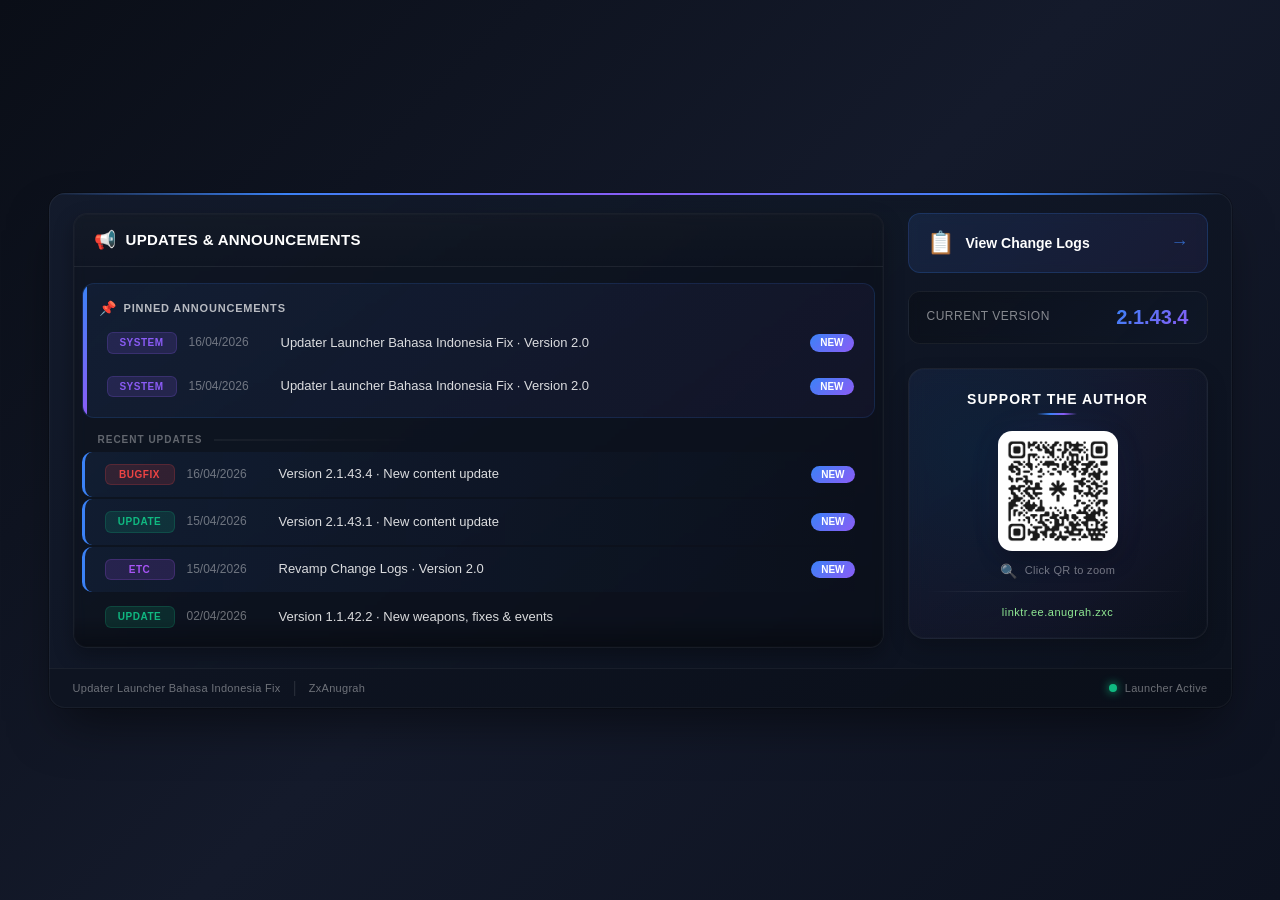
==== index.html @ 3e88dce8 "Bugfix 16/04/2026" ====
﻿<!doctype html>
<html lang="en">
  <head>
    <meta charset="UTF-8" />
    <meta http-equiv="X-UA-Compatible" content="IE=edge" />
    <meta name="viewport" content="width=device-width, initial-scale=1.0, user-scalable=no" />
    <meta name="inface-web-auth" content="forum.nexon.com" />
    <meta name="inface-gid" content="2507" />
    <meta property="og:type" content="website" />
    <meta property="og:image" content="https://i.ibb.co/MqGKypR/og-images.jpg" />
    <meta name="description" content="Updater Launcher Bahasa Indonesia Fix merupakan sebuah launcher untuk menambah sekaligus menggunakan patch Bahasa Indonesia versi fixed." />
    <meta name="author" content="ZxAnugrah" />

    <title>Updater Launcher · Bahasa Indonesia Fix</title>

    <!-- Favicon -->
    <link rel="icon" href="./res/img/csn-logo.png" />

    <!-- Styles -->
    <link rel="stylesheet" href="./res/css/bootstrap.min.css" />
    <link rel="stylesheet" href="./res/css/style.css" />
    <link rel="stylesheet" href="css/default.css" />

    <!-- Additional style for text selection prevention -->
    <style>
      /* Prevent text selection */
      * {
        -webkit-user-select: none !important;
        -moz-user-select: none !important;
        -ms-user-select: none !important;
        user-select: none !important;
      }

      /* Prevent dragging images */
      img {
        -webkit-user-drag: none;
        -khtml-user-drag: none;
        -moz-user-drag: none;
        -o-user-drag: none;
        pointer-events: auto;
      }

      /* Disable cursor for non-interactive text */
      body {
        -webkit-touch-callout: none !important;
      }
    </style>

    <!-- Scripts -->
    <script src="js/jquery.min.js"></script>
    <script src="js/jquery-migrate.min.js"></script>
    <script src="js/bulletin/bulletin.js"></script>
    <script src="./res/js/script.js"></script>
    <script src="./res/js/games/273110.js"></script>
  </head>
  <body>
    <div class="launcher-container">
      <!-- ===== MAIN CONTENT ===== -->
      <main class="launcher-main">
        <!-- LEFT PANEL - Bulletin -->
        <div class="left-panel">
          <div class="panel-header">
            <span class="panel-icon">📢</span>
            <span class="panel-title">Updates & Announcements</span>
          </div>

          <div class="bulletin-container" id="bulletin">
            <!-- ===== PINNED SECTION ===== -->
            <div class="pinned-section">
              <div class="pinned-header">
                <span class="pinned-icon">📌</span>
                <span class="pinned-title">Pinned Announcements</span>
              </div>

              <div
                class="pinned-item"
                onclick="
                  sys_160426();
                  return false;
                ">
                <span class="bulletin-category category-system">SYSTEM</span>
                <span class="bulletin-date">16/04/2026</span>
                <span class="bulletin-text">Updater Launcher Bahasa Indonesia Fix · Version 2.0</span>
                <span class="bulletin-tag new">NEW</span>
              </div>

              <div
                class="pinned-item"
                onclick="
                  sys_150426();
                  return false;
                ">
                <span class="bulletin-category category-system">SYSTEM</span>
                <span class="bulletin-date">15/04/2026</span>
                <span class="bulletin-text">Updater Launcher Bahasa Indonesia Fix · Version 2.0</span>
                <span class="bulletin-tag new">NEW</span>
              </div>
            </div>

            <!-- ===== DIVIDER ===== -->
            <div class="bulletin-divider">
              <span class="divider-text">Recent Updates</span>
            </div>

            <!-- ===== REGULAR BULLETIN ITEMS ===== -->
            <div
              class="bulletin-item new-item"
              onclick="
                bug_logs_160426();
                return false;
              ">
              <span class="bulletin-category category-bugfix">BUGFIX</span>
              <span class="bulletin-date">16/04/2026</span>
              <span class="bulletin-text">Version 2.1.43.4 · New content update</span>
              <span class="bulletin-tag new">NEW</span>
            </div>

            <div
              class="bulletin-item new-item"
              onclick="
                upd_150426();
                return false;
              ">
              <span class="bulletin-category category-update">UPDATE</span>
              <span class="bulletin-date">15/04/2026</span>
              <span class="bulletin-text">Version 2.1.43.1 · New content update</span>
              <span class="bulletin-tag new">NEW</span>
            </div>

            <div
              class="bulletin-item new-item"
              onclick="
                etc_150426();
                return false;
              ">
              <span class="bulletin-category category-etc">ETC</span>
              <span class="bulletin-date">15/04/2026</span>
              <span class="bulletin-text">Revamp Change Logs · Version 2.0</span>
              <span class="bulletin-tag new">NEW</span>
            </div>

            <div
              class="bulletin-item"
              onclick="
                upd_020426();
                return false;
              ">
              <span class="bulletin-category category-update">UPDATE</span>
              <span class="bulletin-date">02/04/2026</span>
              <span class="bulletin-text">Version 1.1.42.2 · New weapons, fixes & events</span>
            </div>

            <div
              class="bulletin-item"
              onclick="
                upd_180326();
                return false;
              ">
              <span class="bulletin-category category-update">UPDATE</span>
              <span class="bulletin-date">18/03/2026</span>
              <span class="bulletin-text">Version 1.1.42.1 · New weapons, medals & Season</span>
            </div>

            <div
              class="bulletin-item"
              onclick="
                bug_logs_120226();
                return false;
              ">
              <span class="bulletin-category category-bugfix">BUGFIX</span>
              <span class="bulletin-date">12/02/2026</span>
              <span class="bulletin-text">Version 1.1.41.2 · Epic Shop description fix</span>
            </div>

            <div
              class="bulletin-item"
              onclick="
                upd_110226();
                return false;
              ">
              <span class="bulletin-category category-update">UPDATE</span>
              <span class="bulletin-date">11/02/2026</span>
              <span class="bulletin-text">Version 1.1.41.1 · New content update</span>
            </div>

            <div
              class="bulletin-item"
              onclick="
                upd_140126();
                return false;
              ">
              <span class="bulletin-category category-update">UPDATE</span>
              <span class="bulletin-date">14/01/2026</span>
              <span class="bulletin-text">Version 1.1.40.1 · New weapons, maps & modes</span>
            </div>

            <div
              class="bulletin-item"
              onclick="
                etc_140126();
                return false;
              ">
              <span class="bulletin-category category-system">SYSTEM</span>
              <span class="bulletin-date">14/01/2026</span>
              <span class="bulletin-text">Bulletin reset · Annual cleanup</span>
            </div>
          </div>

          <!-- Decorative Element -->
          <div class="scanline-overlay"></div>
        </div>

        <!-- RIGHT PANEL - Actions & Support -->
        <div class="right-panel">
          <!-- Change Logs Button -->
          <button class="action-btn changelog-btn" onclick="PagesChangeLog()">
            <span class="btn-icon">📋</span>
            <span class="btn-text">View Change Logs</span>
            <span class="btn-arrow">→</span>
          </button>

          <!-- Game Banner Card -->
          <div class="version-badge">
            <span class="version-label">Current Version</span>
            <span class="version-number">2.1.43.4</span>
          </div>

          <!-- Support Section -->
          <div class="support-section">
            <div class="support-header">
              <span class="support-title">Support the Author</span>
            </div>

            <div class="qr-wrapper" title="Click to zoom">
              <img src="./img/qr/qr-linktree.png" alt="LinkTree QR" class="qr-image" />
              <div class="qr-glow"></div>
            </div>

            <div class="support-hint">
              <span class="hint-icon">🔍</span>
              <span class="hint-text">Click QR to zoom</span>
            </div>

            <!-- QR Zoom Modal -->
            <div id="qrZoomModal" class="qr-zoom-modal" onclick="closeQrZoom()">
              <div class="qr-zoom-content">
                <img src="./img/qr/qr-linktree.png" alt="LinkTree QR Code" class="qr-zoom-image" />
                <p class="qr-zoom-text">Scan dengan kamera</p>
                <p class="qr-zoom-text-small">(Klik lagi untuk kembali)</p>
              </div>
            </div>

            <div class="support-divider"></div>
            <a href="https://linktr.ee/anugrah.zxc" class="text-no-decor" target="_blank">
              <span class="support-footer">linktr.ee.anugrah.zxc</span>
            </a>
          </div>
        </div>
      </main>

      <!-- ===== FOOTER ===== -->
      <footer class="launcher-footer">
        <div class="footer-left">
          <span class="footer-text">Updater Launcher Bahasa Indonesia Fix</span>
          <span class="footer-divider">|</span>
          <span class="footer-text">ZxAnugrah</span>
        </div>
        <div class="footer-right">
          <span class="status-indicator online"></span>
          <span class="footer-text">Launcher Active</span>
        </div>
      </footer>
    </div>

    <!-- Alert Modal (Custom) -->
    <div id="customAlert" class="alert-modal">
      <div class="alert-content">
        <div class="alert-header">
          <span class="alert-title">Update Patch Bahasa Indonesia Fix</span>
          <span class="alert-close" onclick="closeAlert()">&times;</span>
        </div>
        <div class="alert-body" id="alertMessage"></div>
        <div class="alert-footer">
          <button class="alert-btn" onclick="closeAlert()">OK</button>
        </div>
      </div>
    </div>

    <!-- Legacy Alert Wrap (kept for compatibility) -->
    <div id="alertWrap">
      <span class="before"></span>
      <div id="alertText"></div>
    </div>

    <script src="js/bulletin/bulletin_data.js"></script>

    <script>
      // ===== SECURITY RESTRICTIONS =====

      // Disable Right Click
      document.addEventListener("contextmenu", function (e) {
        e.preventDefault();
        return false;
      });

      // Disable Keyboard Shortcuts
      document.addEventListener("keydown", function (e) {
        // Prevent F12 (Dev Tools)
        if (e.key === "F12" || e.keyCode === 123) {
          e.preventDefault();
          return false;
        }

        // Prevent Ctrl+Shift+I / Ctrl+Shift+J / Ctrl+Shift+C (Dev Tools)
        if (e.ctrlKey && e.shiftKey) {
          const key = e.keyCode || e.which;
          if (key === 73 || key === 74 || key === 67 || key === 73) {
            // I, J, C keys
            e.preventDefault();
            return false;
          }
        }

        // Prevent Ctrl+U (View Source)
        if (e.ctrlKey && (e.key === "u" || e.keyCode === 85)) {
          e.preventDefault();
          return false;
        }

        // Prevent Ctrl+S (Save Page)
        if (e.ctrlKey && (e.key === "s" || e.keyCode === 83)) {
          e.preventDefault();
          return false;
        }

        // Prevent Ctrl+P (Print)
        if (e.ctrlKey && (e.key === "p" || e.keyCode === 80)) {
          e.preventDefault();
          return false;
        }

        // Prevent Ctrl+A (Select All)
        if (e.ctrlKey && (e.key === "a" || e.keyCode === 65)) {
          e.preventDefault();
          return false;
        }

        // Prevent Ctrl+C (Copy)
        if (e.ctrlKey && (e.key === "c" || e.keyCode === 67)) {
          e.preventDefault();
          return false;
        }

        // Prevent Ctrl+V (Paste)
        if (e.ctrlKey && (e.key === "v" || e.keyCode === 86)) {
          e.preventDefault();
          return false;
        }

        // Prevent Ctrl+X (Cut)
        if (e.ctrlKey && (e.key === "x" || e.keyCode === 88)) {
          e.preventDefault();
          return false;
        }

        // Prevent Ctrl+F (Find)
        if (e.ctrlKey && (e.key === "f" || e.keyCode === 70)) {
          e.preventDefault();
          return false;
        }

        // Prevent Ctrl+Shift+Delete (Clear Browsing Data)
        if (e.ctrlKey && e.shiftKey && (e.key === "Delete" || e.keyCode === 46)) {
          e.preventDefault();
          return false;
        }

        // Prevent Alt+Left/Right (Browser Navigation)
        if (e.altKey && (e.key === "ArrowLeft" || e.key === "ArrowRight")) {
          e.preventDefault();
          return false;
        }

        // Prevent Backspace (Browser Back)
        if (e.key === "Backspace" || e.keyCode === 8) {
          const target = e.target;
          const isInput = target.tagName === "INPUT" || target.tagName === "TEXTAREA" || target.isContentEditable;
          if (!isInput) {
            e.preventDefault();
            return false;
          }
        }
      });

      // Prevent Text Selection via Mouse
      document.addEventListener("selectstart", function (e) {
        e.preventDefault();
        return false;
      });

      // Prevent Drag and Drop
      document.addEventListener("dragstart", function (e) {
        e.preventDefault();
        return false;
      });

      // Prevent Copy Event
      document.addEventListener("copy", function (e) {
        e.preventDefault();
        return false;
      });

      // Prevent Cut Event
      document.addEventListener("cut", function (e) {
        e.preventDefault();
        return false;
      });

      // Prevent Paste Event
      document.addEventListener("paste", function (e) {
        e.preventDefault();
        return false;
      });

      // Disable Text Selection on Double Click
      document.addEventListener("dblclick", function (e) {
        const target = e.target;
        const isInput = target.tagName === "INPUT" || target.tagName === "TEXTAREA";
        if (!isInput) {
          e.preventDefault();
          return false;
        }
      });

      // Prevent Mouse 4/5 (Back/Forward) buttons
      document.addEventListener("mousedown", function (e) {
        if (e.button === 3 || e.button === 4) {
          e.preventDefault();
          return false;
        }
      });

      // ===== END SECURITY RESTRICTIONS =====

      function PagesChangeLog() {
        location.replace("changelog.html");
      }

      // Custom Alert System (replaces browser alert)
      function showCustomAlert(message) {
        document.getElementById("alertMessage").innerText = message;
        document.getElementById("customAlert").style.display = "flex";
      }

      function closeAlert() {
        document.getElementById("customAlert").style.display = "none";
      }

      // Override default alert (optional - uncomment to use custom modal)
      // const originalAlert = window.alert;
      // window.alert = function(message) {
      //     showCustomAlert(message);
      // };

      // Close alert on escape key (only when modal is open)
      document.addEventListener("keydown", function (e) {
        if (e.key === "Escape") {
          const modal = document.getElementById("customAlert");
          if (modal.style.display === "flex") {
            closeAlert();
          }
          e.preventDefault();
        }
      });

      // Close alert when clicking outside
      document.getElementById("customAlert").addEventListener("click", function (e) {
        if (e.target === this) {
          closeAlert();
        }
      });

      // jQuery logging (preserved)
      $("a").on("click", function () {
        console.log(this);
      });

      // Additional protection - Disable DevTools detection
      let devtoolsOpen = false;
      const threshold = 160;

      setInterval(function () {
        const widthThreshold = window.outerWidth - window.innerWidth > threshold;
        const heightThreshold = window.outerHeight - window.innerHeight > threshold;

        if (widthThreshold || heightThreshold) {
          if (!devtoolsOpen) {
            devtoolsOpen = true;
            // Optional: Add custom behavior when DevTools is opened
            console.clear();
          }
        } else {
          devtoolsOpen = false;
        }
      }, 500);

      // ===== HIDE LINK PREVIEW IN BOTTOM-LEFT CORNER =====

      // Function to handle all links
      function setupLinkPreviewHider() {
        document.querySelectorAll("a").forEach((link) => {
          // Store original href
          const originalHref = link.getAttribute("href");
          if (!originalHref) return;

          // Remove href to prevent preview
          link.setAttribute("data-href", originalHref);
          link.removeAttribute("href");

          // Style to maintain cursor
          link.style.cursor = "pointer";

          // Handle click navigation
          link.addEventListener("click", function (e) {
            e.preventDefault();
            e.stopPropagation();

            const targetHref = this.getAttribute("data-href");
            const target = this.getAttribute("target");

            if (target === "_blank") {
              window.open(targetHref, "_blank");
            } else {
              window.location.href = targetHref;
            }
          });
        });
      }

      // Run on page load
      setupLinkPreviewHider();

      // ===== QR ZOOM FUNCTIONALITY =====

      function openQrZoom() {
        document.getElementById("qrZoomModal").style.display = "flex";
      }

      function closeQrZoom() {
        document.getElementById("qrZoomModal").style.display = "none";
      }

      // Make QR wrapper clickable
      document.addEventListener("DOMContentLoaded", function () {
        const qrWrapper = document.querySelector(".qr-wrapper");
        if (qrWrapper) {
          qrWrapper.addEventListener("click", openQrZoom);
        }
      });

      // Close QR zoom on escape key
      document.addEventListener("keydown", function (e) {
        if (e.key === "Escape") {
          const qrModal = document.getElementById("qrZoomModal");
          if (qrModal && qrModal.style.display === "flex") {
            closeQrZoom();
          }
        }
      });

      // Close when clicking outside the image
      document.addEventListener("DOMContentLoaded", function () {
        const qrModal = document.getElementById("qrZoomModal");
        if (qrModal) {
          qrModal.addEventListener("click", function (e) {
            if (e.target === this) {
              closeQrZoom();
            }
          });
        }
      });

      // Re-run if new links are added dynamically (optional)
      // You can call setupLinkPreviewHider() again after adding new content

      // Prevent console.log in production (uncomment to disable)
      // console.log = function() {};
      // console.warn = function() {};
      // console.error = function() {};
      // console.info = function() {};
    </script>
  </body>
</html>
---- css/default.css ----
/* ===== CSS RESET & NORMALIZE ===== */
* {
  margin: 0;
  padding: 0;
  box-sizing: border-box;
}

html {
  line-height: 1.15;
  -webkit-text-size-adjust: 100%;
}

body {
  font-family:
    "Segoe UI",
    "Inter",
    -apple-system,
    BlinkMacSystemFont,
    sans-serif;
  background: linear-gradient(135deg, #0a0e17 0%, #141a2b 50%, #0d1220 100%);
  min-height: 100vh;
  display: flex;
  align-items: center;
  justify-content: center;
  padding: 0;
  margin: 0;
  overflow: hidden;
}

/* ===== MAIN CONTAINER (1183 x 515) ===== */
.launcher-container {
  width: 1183px;
  height: 515px;
  background: linear-gradient(145deg, rgba(20, 28, 45, 0.95) 0%, rgba(12, 18, 30, 0.98) 100%);
  backdrop-filter: blur(10px);
  border-radius: 16px;
  box-shadow:
    0 25px 50px -12px rgba(0, 0, 0, 0.5),
    0 0 0 1px rgba(255, 255, 255, 0.05) inset,
    0 0 0 1px rgba(0, 0, 0, 0.2);
  display: flex;
  flex-direction: column;
  overflow: hidden;
  position: relative;
}

/* Decorative corner accents */
.launcher-container::before {
  content: "";
  position: absolute;
  top: 0;
  left: 0;
  right: 0;
  height: 2px;
  background: linear-gradient(90deg, transparent 0%, #3b82f6 20%, #8b5cf6 50%, #3b82f6 80%, transparent 100%);
  z-index: 10;
}

/* ===== HEADER ===== */
.launcher-header {
  padding: 16px 24px;
  display: flex;
  align-items: center;
  justify-content: space-between;
  border-bottom: 1px solid rgba(255, 255, 255, 0.06);
  position: relative;
}

.header-glow {
  position: absolute;
  top: -50%;
  left: 20%;
  width: 60%;
  height: 200%;
  background: radial-gradient(ellipse at center, rgba(59, 130, 246, 0.08) 0%, transparent 70%);
  pointer-events: none;
}

.logo-section {
  display: flex;
  align-items: center;
}

.header-banner {
  height: 48px;
  width: auto;
  border-radius: 8px;
  box-shadow: 0 4px 12px rgba(0, 0, 0, 0.3);
  transition: transform 0.2s ease;
}

.header-banner:hover {
  transform: scale(1.02);
}

.version-badge {
  display: flex;
  align-items: center;
  gap: 12px;
  background: rgba(255, 255, 255, 0.03);
  padding: 8px 18px;
  border-radius: 40px;
  border: 1px solid rgba(255, 255, 255, 0.06);
  backdrop-filter: blur(5px);
}

.version-label {
  color: rgba(255, 255, 255, 0.5);
  font-size: 12px;
  font-weight: 500;
  letter-spacing: 0.5px;
  text-transform: uppercase;
}

.version-number {
  color: #fff;
  font-size: 18px;
  font-weight: 700;
  background: linear-gradient(135deg, #3b82f6, #8b5cf6);
  -webkit-background-clip: text;
  -webkit-text-fill-color: transparent;
  background-clip: text;
}

/* ===== MAIN LAYOUT ===== */
.launcher-main {
  flex: 1;
  display: flex;
  padding: 20px 24px;
  gap: 24px;
  overflow: hidden;
}

/* ===== LEFT PANEL - BULLETIN ===== */
.left-panel {
  flex: 1;
  background: rgba(0, 0, 0, 0.2);
  border-radius: 14px;
  border: 1px solid rgba(255, 255, 255, 0.05);
  display: flex;
  flex-direction: column;
  overflow: hidden;
  position: relative;
  backdrop-filter: blur(5px);
  box-shadow:
    0 8px 20px rgba(0, 0, 0, 0.3),
    0 0 0 1px rgba(255, 255, 255, 0.02) inset;
}

.panel-header {
  padding: 16px 20px;
  display: flex;
  align-items: center;
  gap: 10px;
  border-bottom: 1px solid rgba(255, 255, 255, 0.05);
  background: linear-gradient(180deg, rgba(255, 255, 255, 0.02) 0%, transparent 100%);
}

.panel-icon {
  font-size: 18px;
}

.panel-title {
  color: #fff;
  font-size: 15px;
  font-weight: 600;
  letter-spacing: 0.3px;
  text-transform: uppercase;
}

.live-badge {
  margin-left: auto;
  background: #ef4444;
  color: white;
  font-size: 10px;
  font-weight: 700;
  padding: 4px 10px;
  border-radius: 20px;
  letter-spacing: 0.5px;
  box-shadow: 0 0 15px rgba(239, 68, 68, 0.5);
  animation: pulse-red 2s infinite;
}

@keyframes pulse-red {
  0%,
  100% {
    opacity: 1;
  }
  50% {
    opacity: 0.7;
  }
}

/* Bulletin Container */
.bulletin-container {
  flex: 1;
  overflow-y: auto;
  padding: 8px 0;
}

/* Custom Scrollbar */
.bulletin-container::-webkit-scrollbar {
  width: 4px;
}

.bulletin-container::-webkit-scrollbar-track {
  background: transparent;
}

.bulletin-container::-webkit-scrollbar-thumb {
  background: rgba(255, 255, 255, 0.15);
  border-radius: 4px;
}

.bulletin-container::-webkit-scrollbar-thumb:hover {
  background: rgba(255, 255, 255, 0.25);
}

/* Bulletin Items */
.bulletin-item {
  display: flex;
  align-items: center;
  padding: 12px 20px;
  margin: 2px 8px;
  border-radius: 10px;
  cursor: pointer;
  transition: all 0.2s ease;
  background: transparent;
  border-left: 3px solid transparent;
  gap: 12px;
}

.bulletin-item:hover {
  background: rgba(255, 255, 255, 0.05);
  border-left-color: #3b82f6;
  transform: translateX(2px);
}

.bulletin-item.new-item {
  background: linear-gradient(90deg, rgba(59, 130, 246, 0.08) 0%, transparent 100%);
  border-left-color: #3b82f6;
}

.bulletin-category {
  min-width: 70px;
  padding: 4px 8px;
  border-radius: 6px;
  font-size: 10px;
  font-weight: 700;
  text-align: center;
  letter-spacing: 0.5px;
}

.category-update {
  background: rgba(16, 185, 129, 0.15);
  color: #10b981;
  border: 1px solid rgba(16, 185, 129, 0.2);
}

.category-bugfix {
  background: rgba(239, 68, 68, 0.15);
  color: #ef4444;
  border: 1px solid rgba(239, 68, 68, 0.2);
}

.category-system {
  background: rgba(139, 92, 246, 0.15);
  color: #8b5cf6;
  border: 1px solid rgba(139, 92, 246, 0.2);
}

.category-etc {
  background: rgba(255, 255, 255, 0.15);
  color: #ffffff;
  border: 1px solid rgba(255, 255, 255, 0.2);
}

.bulletin-date {
  color: rgba(255, 255, 255, 0.4);
  font-size: 12px;
  font-weight: 500;
  min-width: 80px;
}

.bulletin-text {
  flex: 1;
  color: rgba(255, 255, 255, 0.85);
  font-size: 13px;
  font-weight: 400;
}

.bulletin-tag {
  padding: 3px 10px;
  border-radius: 20px;
  font-size: 10px;
  font-weight: 700;
  background: #3b82f6;
  color: white;
}

.bulletin-tag.new {
  background: linear-gradient(135deg, #3b82f6, #8b5cf6);
  animation: glow-blue 2s infinite;
}

@keyframes glow-blue {
  0%,
  100% {
    box-shadow: 0 0 5px rgba(59, 130, 246, 0.3);
  }
  50% {
    box-shadow: 0 0 15px rgba(59, 130, 246, 0.6);
  }
}

.scanline-overlay {
  position: absolute;
  bottom: 0;
  left: 0;
  right: 0;
  height: 30px;
  background: linear-gradient(0deg, rgba(0, 0, 0, 0.3) 0%, transparent 100%);
  pointer-events: none;
}

/* ===== RIGHT PANEL ===== */
.right-panel {
  width: 300px;
  display: flex;
  flex-direction: column;
  gap: 18px;
}

/* Action Buttons */
.action-btn {
  width: 100%;
  padding: 16px 18px;
  background: linear-gradient(135deg, rgba(59, 130, 246, 0.12) 0%, rgba(139, 92, 246, 0.08) 100%);
  border: 1px solid rgba(59, 130, 246, 0.2);
  border-radius: 12px;
  display: flex;
  align-items: center;
  gap: 12px;
  cursor: pointer;
  transition: all 0.3s ease;
  backdrop-filter: blur(5px);
}

.action-btn:hover {
  background: linear-gradient(135deg, rgba(59, 130, 246, 0.22) 0%, rgba(139, 92, 246, 0.15) 100%);
  border-color: rgba(59, 130, 246, 0.4);
  transform: translateY(-2px);
  box-shadow: 0 10px 25px -5px rgba(59, 130, 246, 0.2);
}

.btn-icon {
  font-size: 22px;
}

.btn-text {
  flex: 1;
  color: white;
  font-size: 14px;
  font-weight: 600;
  text-align: left;
}

.btn-arrow {
  color: #3b82f6;
  font-size: 18px;
  opacity: 0.7;
  transition: transform 0.2s ease;
}

.action-btn:hover .btn-arrow {
  transform: translateX(4px);
  opacity: 1;
}

/* Version Badge in Right Panel */
.version-badge {
  display: flex;
  align-items: center;
  justify-content: space-between;
  background: linear-gradient(135deg, rgba(0, 0, 0, 0.25) 0%, rgba(20, 30, 50, 0.3) 100%);
  padding: 14px 18px;
  border-radius: 12px;
  border: 1px solid rgba(255, 255, 255, 0.06);
  backdrop-filter: blur(5px);
}

.version-badge .version-label {
  color: rgba(255, 255, 255, 0.5);
  font-size: 12px;
  font-weight: 500;
  letter-spacing: 0.5px;
  text-transform: uppercase;
}

.version-badge .version-number {
  color: #fff;
  font-size: 20px;
  font-weight: 700;
  background: linear-gradient(135deg, #3b82f6, #8b5cf6);
  -webkit-background-clip: text;
  -webkit-text-fill-color: transparent;
  background-clip: text;
}

/* ===== ENHANCED SUPPORT SECTION ===== */
.support-section {
  margin-top: 6px;
  background: linear-gradient(145deg, rgba(20, 30, 50, 0.5) 0%, rgba(10, 15, 25, 0.6) 100%);
  border-radius: 16px;
  padding: 22px 18px 20px;
  border: 1px solid rgba(255, 255, 255, 0.06);
  backdrop-filter: blur(8px);
  box-shadow:
    0 8px 20px rgba(0, 0, 0, 0.2),
    0 0 0 1px rgba(255, 255, 255, 0.02) inset;
  position: relative;
  overflow: hidden;
}

/* Subtle gradient overlay */
.support-section::before {
  content: "";
  position: absolute;
  top: -50%;
  left: -20%;
  width: 140%;
  height: 200%;
  background: radial-gradient(circle at 30% 40%, rgba(0, 136, 255, 0.08) 0%, rgba(139, 92, 246, 0.04) 40%, transparent 70%);
  pointer-events: none;
}

.support-header {
  display: flex;
  align-items: center;
  justify-content: center;
  margin-bottom: 16px;
}

.support-title {
  color: white;
  font-size: 14px;
  font-weight: 600;
  text-transform: uppercase;
  letter-spacing: 1px;
  position: relative;
  display: inline-block;
  padding-bottom: 8px;
}

.support-title::after {
  content: "";
  position: absolute;
  bottom: 0;
  left: 50%;
  transform: translateX(-50%);
  width: 40px;
  height: 2px;
  background: linear-gradient(90deg, transparent, #3b82f6, #8b5cf6, transparent);
  border-radius: 2px;
}

/* QR Code Container */
.qr-wrapper {
  display: flex;
  justify-content: center;
  align-items: center;
  position: relative;
  margin: 8px 0 12px;
}

.qr-image {
  width: 120px;
  height: 120px;
  border-radius: 14px;
  border: 2px solid rgba(255, 255, 255, 0.12);
  padding: 6px;
  background: white;
  box-shadow:
    0 10px 25px -5px rgba(0, 0, 0, 0.4),
    0 0 0 1px rgba(255, 255, 255, 0.05) inset;
  transition:
    transform 0.3s ease,
    box-shadow 0.3s ease;
  position: relative;
  z-index: 2;
}

.qr-image:hover {
  transform: scale(1.02);
  box-shadow:
    0 15px 30px -8px rgba(0, 0, 0, 0.5),
    0 0 0 1px rgba(59, 130, 246, 0.3) inset,
    0 0 30px rgba(59, 130, 246, 0.2);
}

.qr-glow {
  position: absolute;
  width: 120px;
  height: 120px;
  border-radius: 10px;
  background: radial-gradient(circle at 50% 50%, rgba(59, 130, 246, 0.25) 0%, rgba(139, 92, 246, 0.1) 50%, transparent 100%);
  filter: blur(15px);
  z-index: 1;
  animation: qr-pulse 3s infinite;
}

@keyframes qr-pulse {
  0%,
  100% {
    opacity: 0.6;
    transform: scale(1);
  }
  50% {
    opacity: 1;
    transform: scale(1.08);
  }
}

/* Scan instruction */
.support-hint {
  display: flex;
  align-items: center;
  justify-content: center;
  gap: 8px;
  margin: 12px 0 6px;
}

.hint-icon {
  font-size: 14px;
  opacity: 0.7;
}

.hint-text {
  color: rgba(255, 255, 255, 0.45);
  font-size: 11px;
  font-weight: 500;
  letter-spacing: 0.3px;
}

/* Dana Badge */
.dana-badge {
  display: flex;
  align-items: center;
  justify-content: center;
  gap: 6px;
  background: rgba(0, 136, 255, 0.12);
  padding: 8px 16px;
  border-radius: 30px;
  margin: 8px auto 4px;
  width: fit-content;
  border: 1px solid rgba(0, 136, 255, 0.15);
}

.dana-badge span {
  color: #0088ff;
  font-size: 12px;
  font-weight: 600;
  letter-spacing: 0.5px;
}

.dana-badge .dana-icon {
  font-size: 16px;
}

/* Support Footer */
.support-footer {
  display: block;
  text-align: center;
  margin-top: 14px;
  color: lightgreen;
  font-size: 11px;
  font-weight: 500;
  letter-spacing: 0.5px;
  transition: color 0.2s ease;
}

.support-footer:hover {
  color: rgba(255, 255, 255, 0.6);
}

/* Divider line option */
.support-divider {
  width: 100%;
  height: 1px;
  background: linear-gradient(90deg, transparent 0%, rgba(255, 255, 255, 0.08) 20%, rgba(255, 255, 255, 0.08) 80%, transparent 100%);
  margin: 12px 0 8px;
}

.text-no-decor {
  display: block;
  text-decoration: none;
  width: 100%;
}

/* ===== QR ZOOM MODAL ===== */
.qr-zoom-modal {
  display: none;
  position: fixed;
  top: 0;
  left: 0;
  right: 0;
  bottom: 0;
  background: rgba(0, 0, 0, 0.85);
  backdrop-filter: blur(10px);
  align-items: center;
  justify-content: center;
  z-index: 2000;
  animation: fadeIn 0.2s ease;
}

@keyframes fadeIn {
  from {
    opacity: 0;
  }
  to {
    opacity: 1;
  }
}

.qr-zoom-content {
  position: relative;
  background: white;
  padding: 15px;
  border-radius: 20px;
  box-shadow:
    0 25px 50px -12px rgba(0, 0, 0, 0.5),
    0 0 0 1px rgba(255, 255, 255, 0.1);
  animation: zoomIn 0.3s ease;
  text-align: center;
}

@keyframes zoomIn {
  from {
    opacity: 0;
    transform: scale(0.9);
  }
  to {
    opacity: 1;
    transform: scale(1);
  }
}

.qr-zoom-close {
  position: absolute;
  top: 10px;
  right: 15px;
  color: #666;
  font-size: 32px;
  font-weight: 300;
  cursor: pointer;
  transition: color 0.2s ease;
  line-height: 1;
}

.qr-zoom-close:hover {
  color: #000;
}

.qr-zoom-image {
  width: 160px;
  height: 160px;
  border-radius: 12px;
}

.qr-zoom-text {
  margin-top: 16px;
  margin-bottom: 0;
  color: #666;
  font-size: 14px;
  font-weight: 500;
}

.qr-zoom-text-small {
  margin-top: 16px;
  margin-bottom: 0;
  color: #666;
  font-size: 10px;
  font-weight: 500;
}

/* Make QR code clickable */
.qr-wrapper {
  cursor: pointer;
  transition: transform 0.2s ease;
}

.qr-wrapper:hover {
  transform: scale(1.02);
}

.qr-wrapper:hover .qr-image {
  box-shadow:
    0 15px 30px -8px rgba(0, 0, 0, 0.5),
    0 0 0 1px rgba(59, 130, 246, 0.3) inset,
    0 0 30px rgba(59, 130, 246, 0.2);
}

/* Light mode support */
body.light-mode .qr-zoom-content {
  background: white;
}

body.light-mode .qr-zoom-close {
  color: #999;
}

body.light-mode .qr-zoom-close:hover {
  color: #333;
}

body.light-mode .qr-zoom-text {
  color: #888;
}

/* ===== FOOTER ===== */
.launcher-footer {
  padding: 10px 24px;
  display: flex;
  align-items: center;
  justify-content: space-between;
  border-top: 1px solid rgba(255, 255, 255, 0.05);
  background: rgba(0, 0, 0, 0.15);
}

.footer-left {
  display: flex;
  align-items: center;
  gap: 12px;
}

.footer-text {
  color: rgba(255, 255, 255, 0.4);
  font-size: 11px;
  font-weight: 500;
  letter-spacing: 0.3px;
}

.footer-divider {
  color: rgba(255, 255, 255, 0.1);
}

.footer-right {
  display: flex;
  align-items: center;
  gap: 8px;
}

.status-indicator {
  width: 8px;
  height: 8px;
  border-radius: 50%;
  background: #10b981;
  box-shadow: 0 0 10px #10b981;
}

.status-indicator.online {
  animation: pulse-green 2s infinite;
}

@keyframes pulse-green {
  0%,
  100% {
    opacity: 1;
    box-shadow: 0 0 10px #10b981;
  }
  50% {
    opacity: 0.6;
    box-shadow: 0 0 5px #10b981;
  }
}

/* ===== CUSTOM ALERT MODAL ===== */
.alert-modal {
  display: none;
  position: fixed;
  top: 0;
  left: 0;
  right: 0;
  bottom: 0;
  background: rgba(0, 0, 0, 0.7);
  backdrop-filter: blur(8px);
  align-items: center;
  justify-content: center;
  z-index: 1000;
}

.alert-content {
  width: 400px;
  background: linear-gradient(145deg, #1a2333 0%, #141c2c 100%);
  border-radius: 16px;
  border: 1px solid rgba(255, 255, 255, 0.08);
  box-shadow: 0 25px 50px -12px rgba(0, 0, 0, 0.5);
  overflow: hidden;
  animation: modal-appear 0.2s ease;
}

@keyframes modal-appear {
  from {
    opacity: 0;
    transform: scale(0.95) translateY(-10px);
  }
  to {
    opacity: 1;
    transform: scale(1) translateY(0);
  }
}

.alert-header {
  padding: 18px 22px;
  display: flex;
  align-items: center;
  justify-content: space-between;
  border-bottom: 1px solid rgba(255, 255, 255, 0.05);
}

.alert-title {
  color: white;
  font-size: 16px;
  font-weight: 600;
  background: linear-gradient(135deg, #3b82f6, #8b5cf6);
  -webkit-background-clip: text;
  -webkit-text-fill-color: transparent;
  background-clip: text;
}

.alert-close {
  color: rgba(255, 255, 255, 0.5);
  font-size: 24px;
  cursor: pointer;
  transition: color 0.2s ease;
  line-height: 1;
}

.alert-close:hover {
  color: white;
}

.alert-body {
  padding: 24px 22px;
  color: rgba(255, 255, 255, 0.85);
  font-size: 14px;
  line-height: 1.6;
  white-space: pre-line;
  max-height: 300px;
  overflow-y: auto;
}

.alert-footer {
  padding: 14px 22px 20px;
}

.alert-btn {
  width: 100%;
  padding: 12px;
  background: linear-gradient(135deg, #3b82f6, #2563eb);
  border: none;
  border-radius: 10px;
  color: white;
  font-size: 14px;
  font-weight: 600;
  cursor: pointer;
  transition: all 0.2s ease;
}

.alert-btn:hover {
  background: linear-gradient(135deg, #2563eb, #1d4ed8);
  transform: translateY(-1px);
  box-shadow: 0 5px 15px rgba(59, 130, 246, 0.3);
}

/* ===== PINNED SECTION ===== */
.pinned-section {
  background: linear-gradient(135deg, rgba(59, 130, 246, 0.08) 0%, rgba(139, 92, 246, 0.05) 100%);
  border-radius: 12px;
  margin: 8px 8px 4px 8px;
  padding: 8px 0;
  border: 1px solid rgba(59, 130, 246, 0.15);
  position: relative;
  overflow: hidden;
}

.pinned-section::before {
  content: "";
  position: absolute;
  top: 0;
  left: 0;
  width: 4px;
  height: 100%;
  background: linear-gradient(180deg, #3b82f6, #8b5cf6);
  border-radius: 4px 0 0 4px;
}

.pinned-header {
  display: flex;
  align-items: center;
  gap: 8px;
  padding: 8px 16px 4px 16px;
}

.pinned-icon {
  font-size: 14px;
}

.pinned-title {
  color: rgba(255, 255, 255, 0.7);
  font-size: 11px;
  font-weight: 600;
  text-transform: uppercase;
  letter-spacing: 0.8px;
}

/* Pinned Items */
.pinned-item {
  display: flex;
  align-items: center;
  padding: 10px 16px 10px 20px;
  margin: 2px 4px;
  border-radius: 8px;
  cursor: pointer;
  transition: all 0.2s ease;
  background: transparent;
  gap: 12px;
}

.pinned-item:hover {
  background: rgba(59, 130, 246, 0.1);
  transform: translateX(2px);
}

.pinned-tag {
  background: linear-gradient(135deg, #3b82f6, #8b5cf6);
  color: white;
  font-size: 9px;
  padding: 3px 8px;
  border-radius: 20px;
  font-weight: 700;
  letter-spacing: 0.3px;
}

/* Bulletin Divider */
.bulletin-divider {
  display: flex;
  align-items: center;
  padding: 12px 16px 4px 16px;
  margin: 0 8px;
}

.divider-text {
  color: rgba(255, 255, 255, 0.35);
  font-size: 10px;
  font-weight: 600;
  text-transform: uppercase;
  letter-spacing: 1px;
  position: relative;
  padding-right: 12px;
}

.divider-text::after {
  content: "";
  position: absolute;
  top: 50%;
  left: 100%;
  width: 200px;
  height: 1px;
  background: linear-gradient(90deg, rgba(255, 255, 255, 0.1), transparent);
  transform: translateY(-50%);
}

/* Category ETC Style */
.category-etc {
  background: rgba(168, 85, 247, 0.15);
  color: #a855f7;
  border: 1px solid rgba(168, 85, 247, 0.2);
}

/* Light Mode Support */
body.light-mode .pinned-section {
  background: linear-gradient(135deg, rgba(59, 130, 246, 0.06) 0%, rgba(139, 92, 246, 0.03) 100%);
  border-color: rgba(59, 130, 246, 0.15);
}

body.light-mode .pinned-title {
  color: rgba(0, 0, 0, 0.5);
}

body.light-mode .divider-text {
  color: rgba(0, 0, 0, 0.35);
}

body.light-mode .divider-text::after {
  background: linear-gradient(90deg, rgba(0, 0, 0, 0.1), transparent);
}

body.light-mode .pinned-item:hover {
  background: rgba(59, 130, 246, 0.08);
}

/* Hide old alert */
#alertWrap {
  display: none !important;
}

/* Cursor pointer utility */
.cursor-pointer {
  cursor: pointer;
}

/* Enhanced Alert Body for better formatting */
.alert-body {
  padding: 24px 22px;
  color: rgba(255, 255, 255, 0.85);
  font-size: 14px;
  line-height: 1.8;
  white-space: pre-line;
  max-height: 350px;
  overflow-y: auto;
  font-family: "Segoe UI", "Inter", sans-serif;
}

/* Make separators stand out */
.alert-body {
  word-break: break-word;
}

/* Custom scrollbar for alert body */
.alert-body::-webkit-scrollbar {
  width: 4px;
}

.alert-body::-webkit-scrollbar-track {
  background: transparent;
}

.alert-body::-webkit-scrollbar-thumb {
  background: rgba(255, 255, 255, 0.2);
  border-radius: 2px;
}
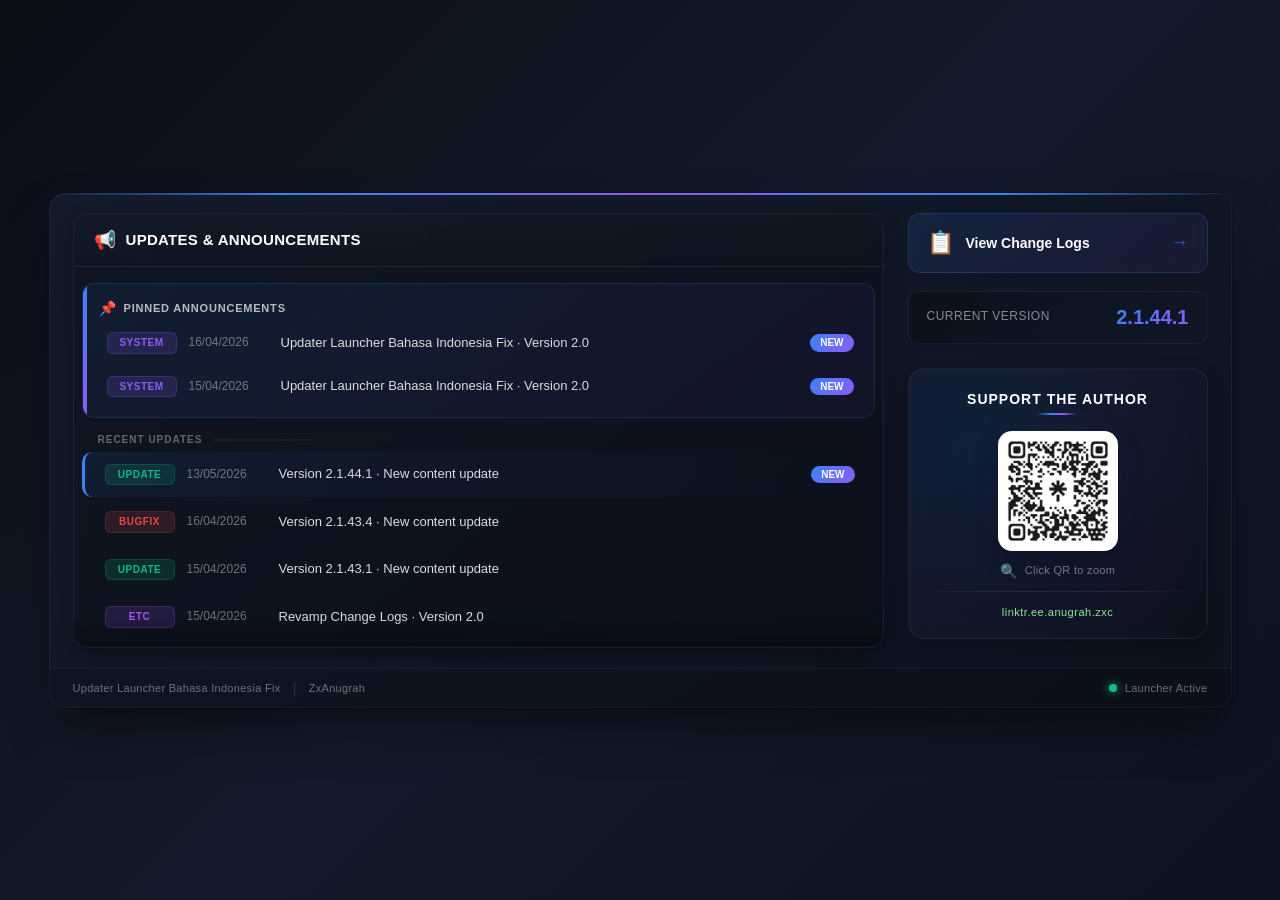
==== commit 67497752: "Update for 13.05.26" ====
--- a/index.html
+++ b/index.html
@@ -106,17 +106,28 @@
             <div
               class="bulletin-item new-item"
               onclick="
+                upd_130526();
+                return false;
+              ">
+              <span class="bulletin-category category-update">UPDATE</span>
+              <span class="bulletin-date">13/05/2026</span>
+              <span class="bulletin-text">Version 2.1.44.1 · New content update</span>
+              <span class="bulletin-tag new">NEW</span>
+            </div>
+
+            <div
+              class="bulletin-item"
+              onclick="
                 bug_logs_160426();
                 return false;
               ">
               <span class="bulletin-category category-bugfix">BUGFIX</span>
               <span class="bulletin-date">16/04/2026</span>
               <span class="bulletin-text">Version 2.1.43.4 · New content update</span>
-              <span class="bulletin-tag new">NEW</span>
-            </div>
-
-            <div
-              class="bulletin-item new-item"
+            </div>
+
+            <div
+              class="bulletin-item"
               onclick="
                 upd_150426();
                 return false;
@@ -124,11 +135,10 @@
               <span class="bulletin-category category-update">UPDATE</span>
               <span class="bulletin-date">15/04/2026</span>
               <span class="bulletin-text">Version 2.1.43.1 · New content update</span>
-              <span class="bulletin-tag new">NEW</span>
-            </div>
-
-            <div
-              class="bulletin-item new-item"
+            </div>
+
+            <div
+              class="bulletin-item"
               onclick="
                 etc_150426();
                 return false;
@@ -136,7 +146,6 @@
               <span class="bulletin-category category-etc">ETC</span>
               <span class="bulletin-date">15/04/2026</span>
               <span class="bulletin-text">Revamp Change Logs · Version 2.0</span>
-              <span class="bulletin-tag new">NEW</span>
             </div>
 
             <div
@@ -222,7 +231,7 @@
           <!-- Game Banner Card -->
           <div class="version-badge">
             <span class="version-label">Current Version</span>
-            <span class="version-number">2.1.43.4</span>
+            <span class="version-number">2.1.44.1</span>
           </div>
 
           <!-- Support Section -->
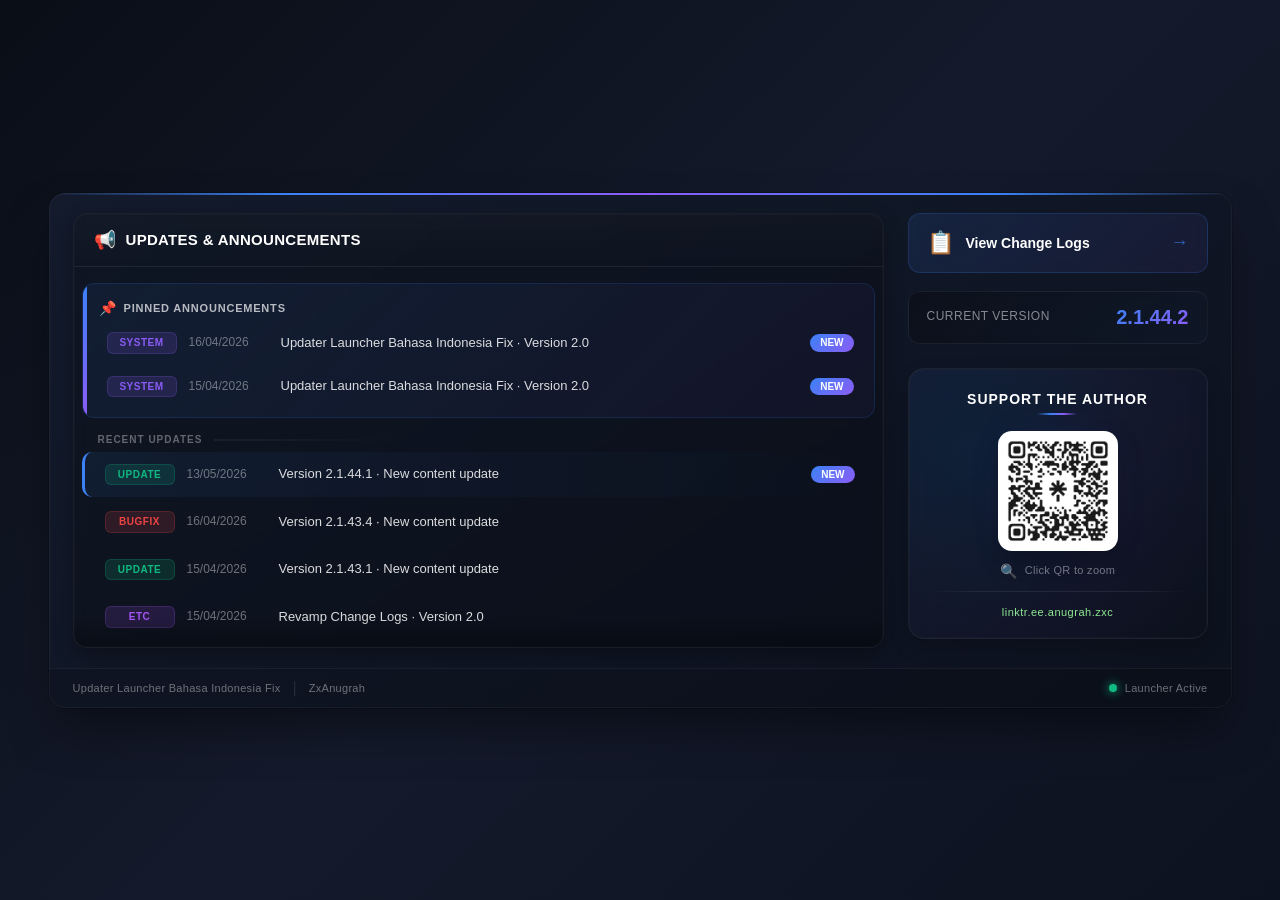
==== commit 9e93d58b: "hotfix" ====
--- a/index.html
+++ b/index.html
@@ -231,7 +231,7 @@
           <!-- Game Banner Card -->
           <div class="version-badge">
             <span class="version-label">Current Version</span>
-            <span class="version-number">2.1.44.1</span>
+            <span class="version-number">2.1.44.2</span>
           </div>
 
           <!-- Support Section -->
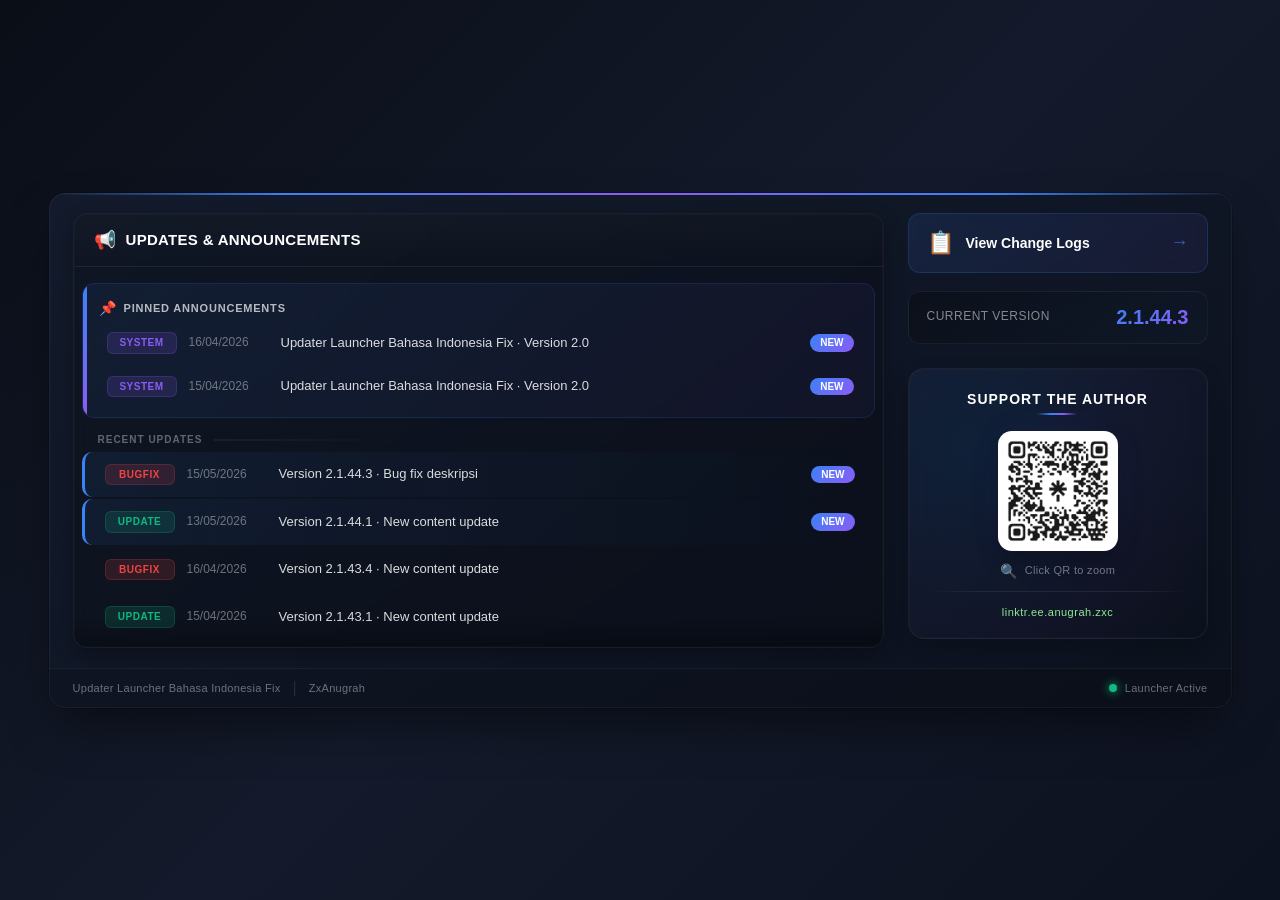
==== commit 320b7392: "Bugfix 15/05/2026" ====
--- a/index.html
+++ b/index.html
@@ -106,6 +106,18 @@
             <div
               class="bulletin-item new-item"
               onclick="
+                bug_logs_150526();
+                return false;
+              ">
+              <span class="bulletin-category category-bugfix">BUGFIX</span>
+              <span class="bulletin-date">15/05/2026</span>
+              <span class="bulletin-text">Version 2.1.44.3 · Bug fix deskripsi</span>
+              <span class="bulletin-tag new">NEW</span>
+            </div>
+
+            <div
+              class="bulletin-item new-item"
+              onclick="
                 upd_130526();
                 return false;
               ">
@@ -231,7 +243,7 @@
           <!-- Game Banner Card -->
           <div class="version-badge">
             <span class="version-label">Current Version</span>
-            <span class="version-number">2.1.44.2</span>
+            <span class="version-number">2.1.44.3</span>
           </div>
 
           <!-- Support Section -->
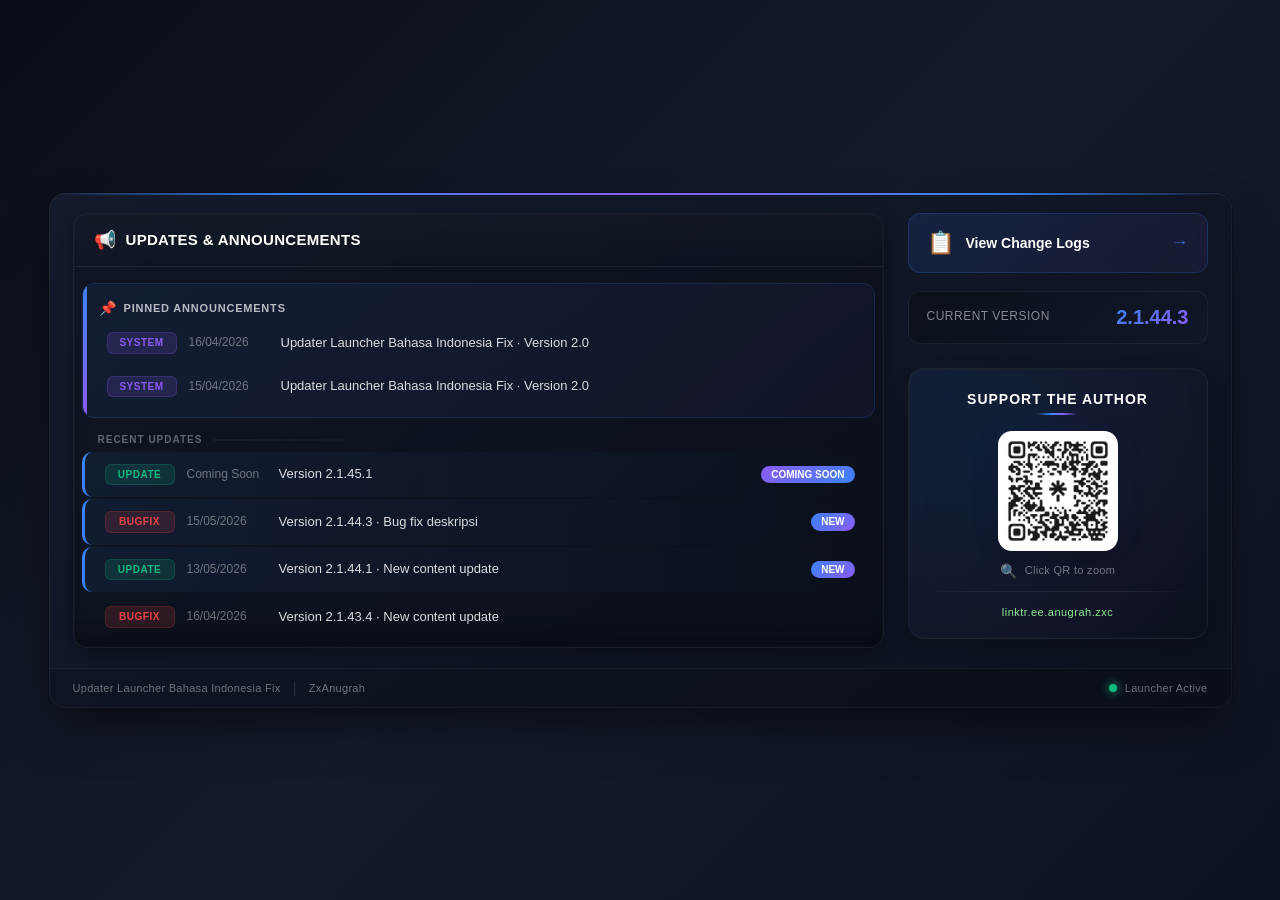
==== commit b0064c94: "Update Prepare" ====
--- a/index.html
+++ b/index.html
@@ -81,7 +81,6 @@
                 <span class="bulletin-category category-system">SYSTEM</span>
                 <span class="bulletin-date">16/04/2026</span>
                 <span class="bulletin-text">Updater Launcher Bahasa Indonesia Fix · Version 2.0</span>
-                <span class="bulletin-tag new">NEW</span>
               </div>
 
               <div
@@ -93,7 +92,6 @@
                 <span class="bulletin-category category-system">SYSTEM</span>
                 <span class="bulletin-date">15/04/2026</span>
                 <span class="bulletin-text">Updater Launcher Bahasa Indonesia Fix · Version 2.0</span>
-                <span class="bulletin-tag new">NEW</span>
               </div>
             </div>
 
@@ -103,6 +101,18 @@
             </div>
 
             <!-- ===== REGULAR BULLETIN ITEMS ===== -->
+            <div
+              class="bulletin-item new-item"
+              onclick="
+                upd_unk01();
+                return false;
+              ">
+              <span class="bulletin-category category-update">UPDATE</span>
+              <span class="bulletin-date">Coming Soon</span>
+              <span class="bulletin-text">Version 2.1.45.1</span>
+              <span class="bulletin-tag coming-soon">COMING SOON</span>
+            </div>
+
             <div
               class="bulletin-item new-item"
               onclick="
--- a/css/default.css
+++ b/css/default.css
@@ -300,7 +300,10 @@
 
 .bulletin-tag.new {
   background: linear-gradient(135deg, #3b82f6, #8b5cf6);
-  animation: glow-blue 2s infinite;
+}
+
+.bulletin-tag.coming-soon {
+  background: linear-gradient(135deg, #8b5cf6, #3b82f6);
 }
 
 @keyframes glow-blue {
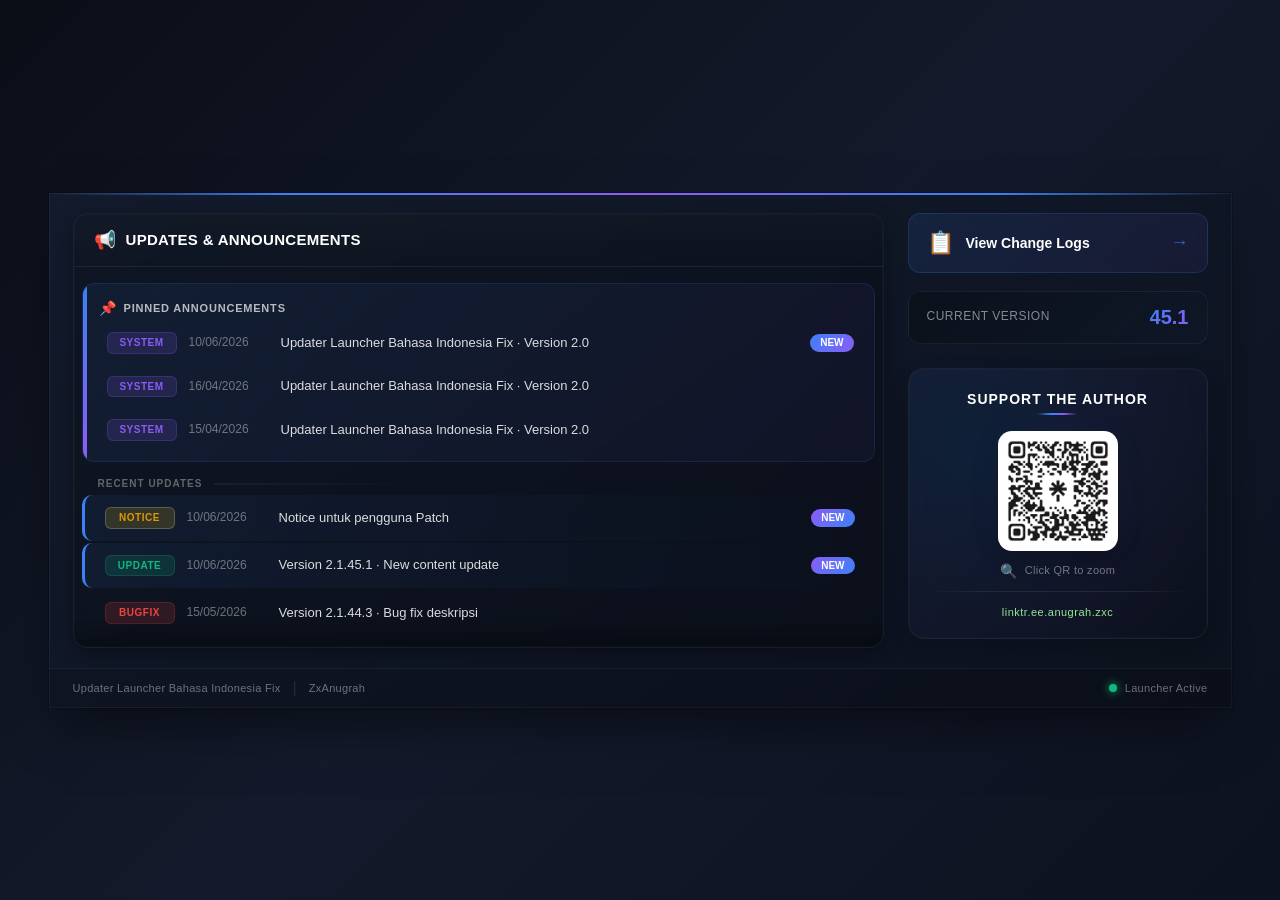
==== commit c9b62aa3: "Adjustment: changelog.html index.html" ====
--- a/index.html
+++ b/index.html
@@ -14,7 +14,7 @@
     <title>Updater Launcher · Bahasa Indonesia Fix</title>
 
     <!-- Favicon -->
-    <link rel="icon" href="./res/img/csn-logo.png" />
+    <link rel="icon" href="./img/csn-logo.png" />
 
     <!-- Styles -->
     <link rel="stylesheet" href="./res/css/bootstrap.min.css" />
@@ -75,6 +75,18 @@
               <div
                 class="pinned-item"
                 onclick="
+                  sys_100626();
+                  return false;
+                ">
+                <span class="bulletin-category category-system">SYSTEM</span>
+                <span class="bulletin-date">10/06/2026</span>
+                <span class="bulletin-text">Updater Launcher Bahasa Indonesia Fix · Version 2.0</span>
+                <span class="bulletin-tag new">NEW</span>
+              </div>
+
+              <div
+                class="pinned-item"
+                onclick="
                   sys_160426();
                   return false;
                 ">
@@ -104,17 +116,29 @@
             <div
               class="bulletin-item new-item"
               onclick="
-                upd_unk01();
+                ntc_100626();
+                return false;
+              ">
+              <span class="bulletin-category category-notice">NOTICE</span>
+              <span class="bulletin-date">10/06/2026</span>
+              <span class="bulletin-text">Notice untuk pengguna Patch</span>
+              <span class="bulletin-tag coming-soon">NEW</span>
+            </div>
+
+            <div
+              class="bulletin-item new-item"
+              onclick="
+                upd_100626();
                 return false;
               ">
               <span class="bulletin-category category-update">UPDATE</span>
-              <span class="bulletin-date">Coming Soon</span>
-              <span class="bulletin-text">Version 2.1.45.1</span>
-              <span class="bulletin-tag coming-soon">COMING SOON</span>
-            </div>
-
-            <div
-              class="bulletin-item new-item"
+              <span class="bulletin-date">10/06/2026</span>
+              <span class="bulletin-text">Version 2.1.45.1 · New content update</span>
+              <span class="bulletin-tag coming-soon">NEW</span>
+            </div>
+
+            <div
+              class="bulletin-item"
               onclick="
                 bug_logs_150526();
                 return false;
@@ -122,11 +146,10 @@
               <span class="bulletin-category category-bugfix">BUGFIX</span>
               <span class="bulletin-date">15/05/2026</span>
               <span class="bulletin-text">Version 2.1.44.3 · Bug fix deskripsi</span>
-              <span class="bulletin-tag new">NEW</span>
-            </div>
-
-            <div
-              class="bulletin-item new-item"
+            </div>
+
+            <div
+              class="bulletin-item"
               onclick="
                 upd_130526();
                 return false;
@@ -134,7 +157,6 @@
               <span class="bulletin-category category-update">UPDATE</span>
               <span class="bulletin-date">13/05/2026</span>
               <span class="bulletin-text">Version 2.1.44.1 · New content update</span>
-              <span class="bulletin-tag new">NEW</span>
             </div>
 
             <div
@@ -253,7 +275,7 @@
           <!-- Game Banner Card -->
           <div class="version-badge">
             <span class="version-label">Current Version</span>
-            <span class="version-number">2.1.44.3</span>
+            <span class="version-number">45.1</span>
           </div>
 
           <!-- Support Section -->
--- a/css/default.css
+++ b/css/default.css
@@ -33,7 +33,7 @@
   height: 515px;
   background: linear-gradient(145deg, rgba(20, 28, 45, 0.95) 0%, rgba(12, 18, 30, 0.98) 100%);
   backdrop-filter: blur(10px);
-  border-radius: 16px;
+  /* border-radius: 16px; */
   box-shadow:
     0 25px 50px -12px rgba(0, 0, 0, 0.5),
     0 0 0 1px rgba(255, 255, 255, 0.05) inset,
@@ -272,6 +272,12 @@
 .category-etc {
   background: rgba(255, 255, 255, 0.15);
   color: #ffffff;
+  border: 1px solid rgba(255, 255, 255, 0.2);
+}
+
+.category-notice {
+  background: rgba(245, 208, 0, 0.15);
+  color: #df9800;
   border: 1px solid rgba(255, 255, 255, 0.2);
 }
 
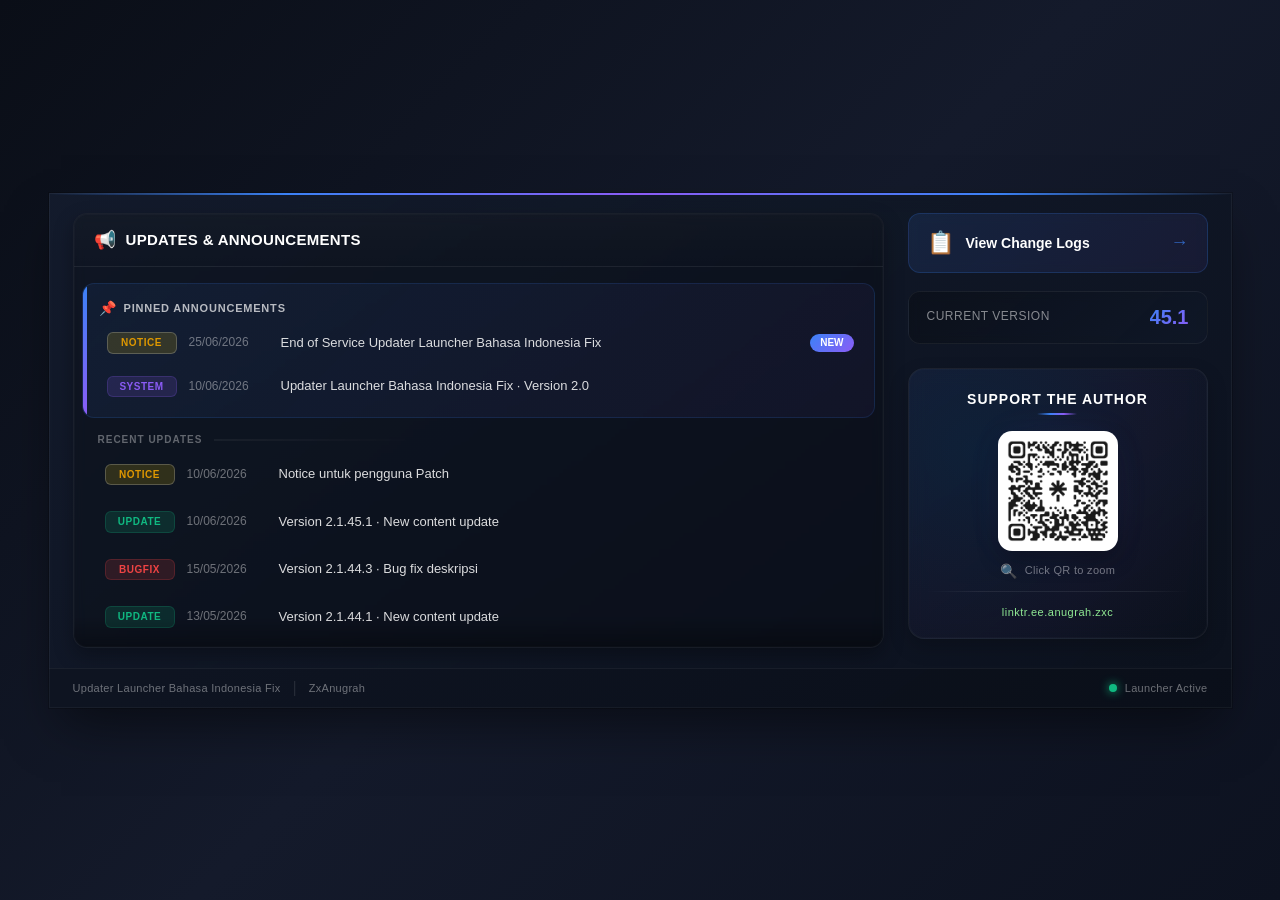
==== commit 551f2477: "End of Service Announcement" ====
--- a/index.html
+++ b/index.html
@@ -75,35 +75,23 @@
               <div
                 class="pinned-item"
                 onclick="
+                  ntc_250626();
+                  return false;
+                ">
+                <span class="bulletin-category category-notice">NOTICE</span>
+                <span class="bulletin-date">25/06/2026</span>
+                <span class="bulletin-text">End of Service Updater Launcher Bahasa Indonesia Fix</span>
+                <span class="bulletin-tag new">NEW</span>
+              </div>
+              <div
+                class="pinned-item"
+                onclick="
                   sys_100626();
                   return false;
                 ">
                 <span class="bulletin-category category-system">SYSTEM</span>
                 <span class="bulletin-date">10/06/2026</span>
                 <span class="bulletin-text">Updater Launcher Bahasa Indonesia Fix · Version 2.0</span>
-                <span class="bulletin-tag new">NEW</span>
-              </div>
-
-              <div
-                class="pinned-item"
-                onclick="
-                  sys_160426();
-                  return false;
-                ">
-                <span class="bulletin-category category-system">SYSTEM</span>
-                <span class="bulletin-date">16/04/2026</span>
-                <span class="bulletin-text">Updater Launcher Bahasa Indonesia Fix · Version 2.0</span>
-              </div>
-
-              <div
-                class="pinned-item"
-                onclick="
-                  sys_150426();
-                  return false;
-                ">
-                <span class="bulletin-category category-system">SYSTEM</span>
-                <span class="bulletin-date">15/04/2026</span>
-                <span class="bulletin-text">Updater Launcher Bahasa Indonesia Fix · Version 2.0</span>
               </div>
             </div>
 
@@ -113,8 +101,9 @@
             </div>
 
             <!-- ===== REGULAR BULLETIN ITEMS ===== -->
-            <div
-              class="bulletin-item new-item"
+
+            <div
+              class="bulletin-item"
               onclick="
                 ntc_100626();
                 return false;
@@ -122,11 +111,10 @@
               <span class="bulletin-category category-notice">NOTICE</span>
               <span class="bulletin-date">10/06/2026</span>
               <span class="bulletin-text">Notice untuk pengguna Patch</span>
-              <span class="bulletin-tag coming-soon">NEW</span>
-            </div>
-
-            <div
-              class="bulletin-item new-item"
+            </div>
+
+            <div
+              class="bulletin-item"
               onclick="
                 upd_100626();
                 return false;
@@ -134,7 +122,6 @@
               <span class="bulletin-category category-update">UPDATE</span>
               <span class="bulletin-date">10/06/2026</span>
               <span class="bulletin-text">Version 2.1.45.1 · New content update</span>
-              <span class="bulletin-tag coming-soon">NEW</span>
             </div>
 
             <div
@@ -162,12 +149,34 @@
             <div
               class="bulletin-item"
               onclick="
+                sys_160426();
+                return false;
+              ">
+              <span class="bulletin-category category-system">SYSTEM</span>
+              <span class="bulletin-date">16/04/2026</span>
+              <span class="bulletin-text">Updater Launcher Bahasa Indonesia Fix · Version 2.0</span>
+            </div>
+
+            <div
+              class="bulletin-item"
+              onclick="
                 bug_logs_160426();
                 return false;
               ">
               <span class="bulletin-category category-bugfix">BUGFIX</span>
               <span class="bulletin-date">16/04/2026</span>
               <span class="bulletin-text">Version 2.1.43.4 · New content update</span>
+            </div>
+
+            <div
+              class="bulletin-item"
+              onclick="
+                sys_150426();
+                return false;
+              ">
+              <span class="bulletin-category category-system">SYSTEM</span>
+              <span class="bulletin-date">15/04/2026</span>
+              <span class="bulletin-text">Updater Launcher Bahasa Indonesia Fix · Version 2.0</span>
             </div>
 
             <div
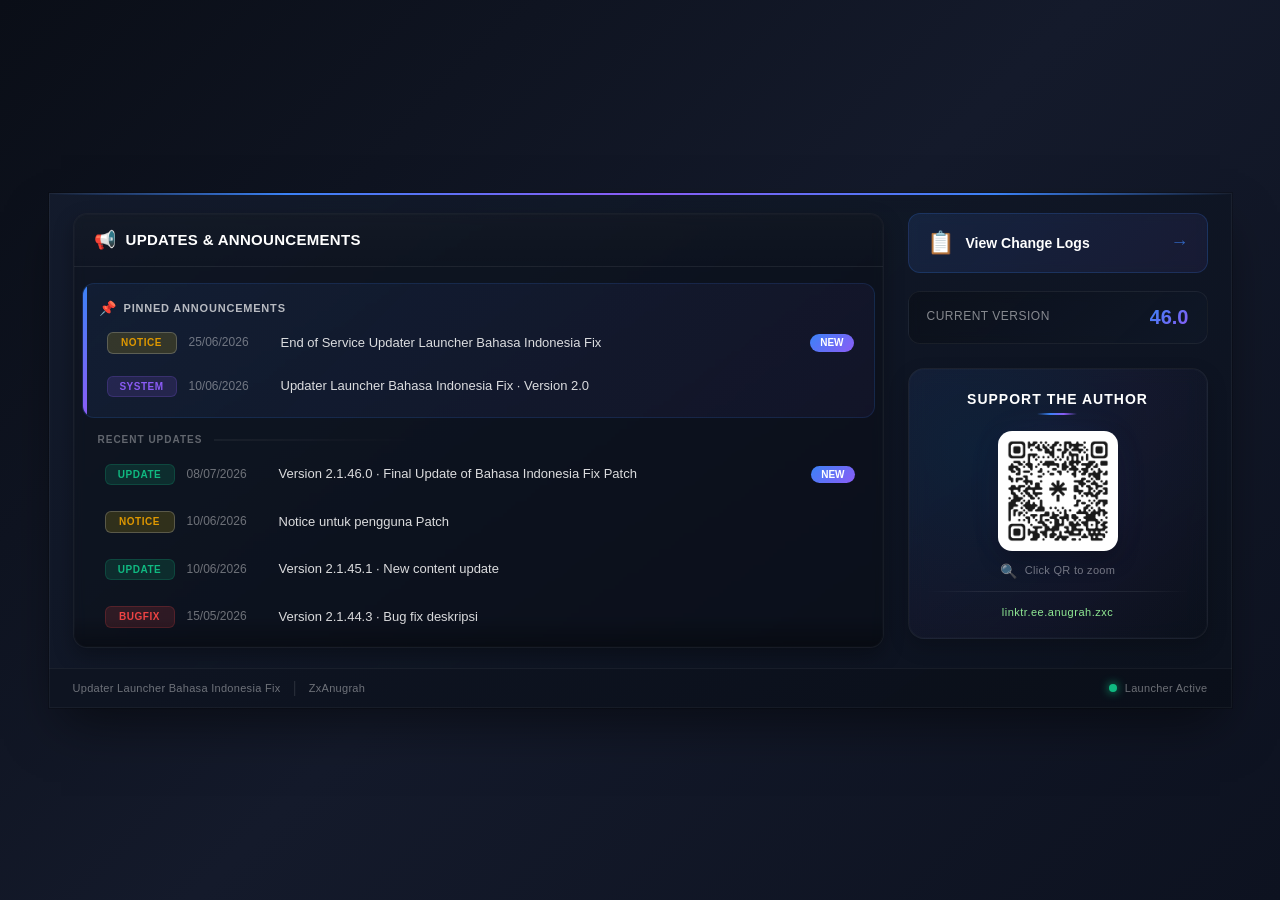
==== commit 1a7a361b: "Adjustment 08/07/2026" ====
--- a/index.html
+++ b/index.html
@@ -101,6 +101,17 @@
             </div>
 
             <!-- ===== REGULAR BULLETIN ITEMS ===== -->
+            <div
+              class="bulletin-item"
+              onclick="
+                upd_080726();
+                return false;
+              ">
+              <span class="bulletin-category category-update">UPDATE</span>
+              <span class="bulletin-date">08/07/2026</span>
+              <span class="bulletin-text">Version 2.1.46.0 · Final Update of Bahasa Indonesia Fix Patch</span>
+              <span class="bulletin-tag new">NEW</span>
+            </div>
 
             <div
               class="bulletin-item"
@@ -284,7 +295,7 @@
           <!-- Game Banner Card -->
           <div class="version-badge">
             <span class="version-label">Current Version</span>
-            <span class="version-number">45.1</span>
+            <span class="version-number">46.0</span>
           </div>
 
           <!-- Support Section -->
